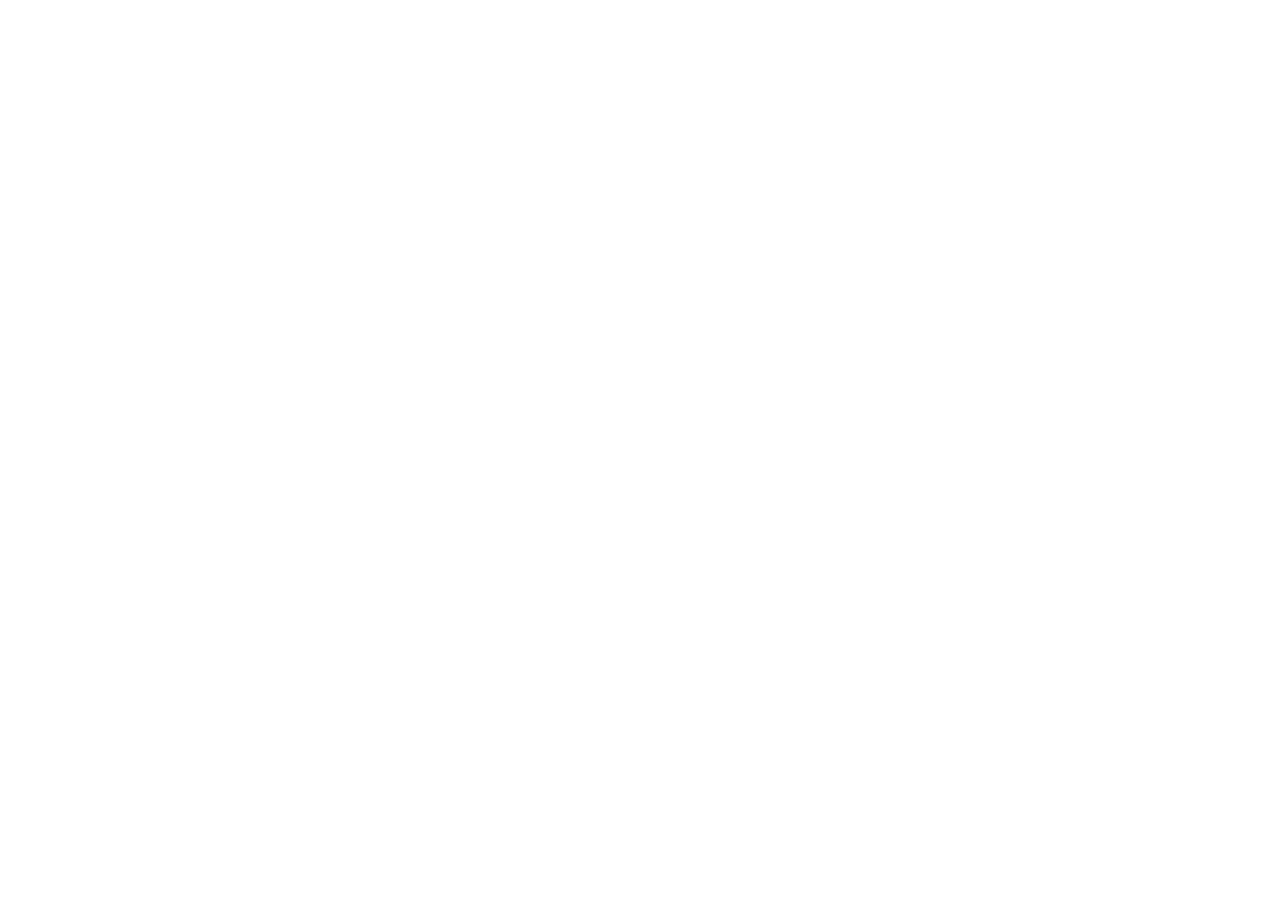
==== index.html @ 913b861d "1" ====
<!doctype html>
<html lang="en">
  <head>
    <meta charset="UTF-8" />
    <meta name="viewport" content="width=device-width, initial-scale=1.0" />
    <title>Portfolio</title>
    <link rel="stylesheet" href="stylesheets/style.css" />
    <script defer src="javascripts/scripts.js"></script>
  </head>
  <body></body>
</html>
---- stylesheets/style.css ----
@import "reset.css";
@import "font.css";
@import "layout.css";
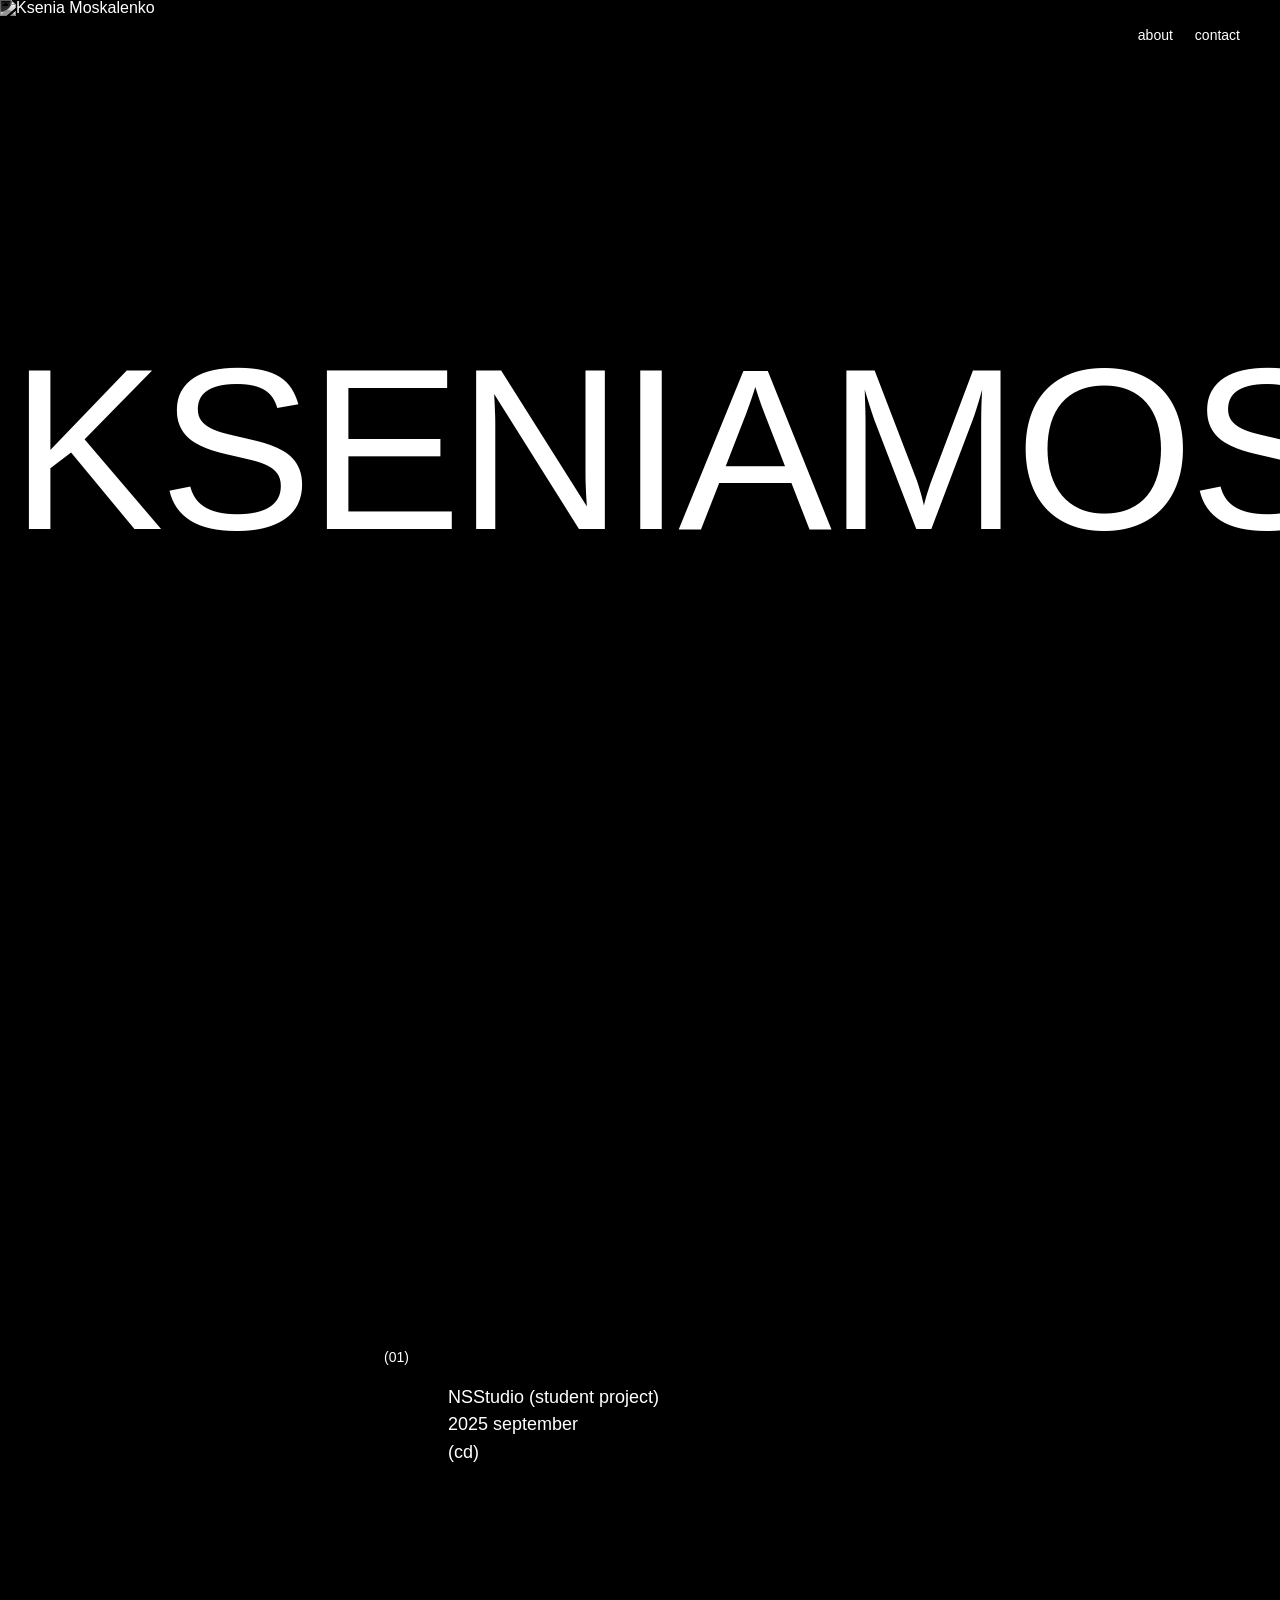
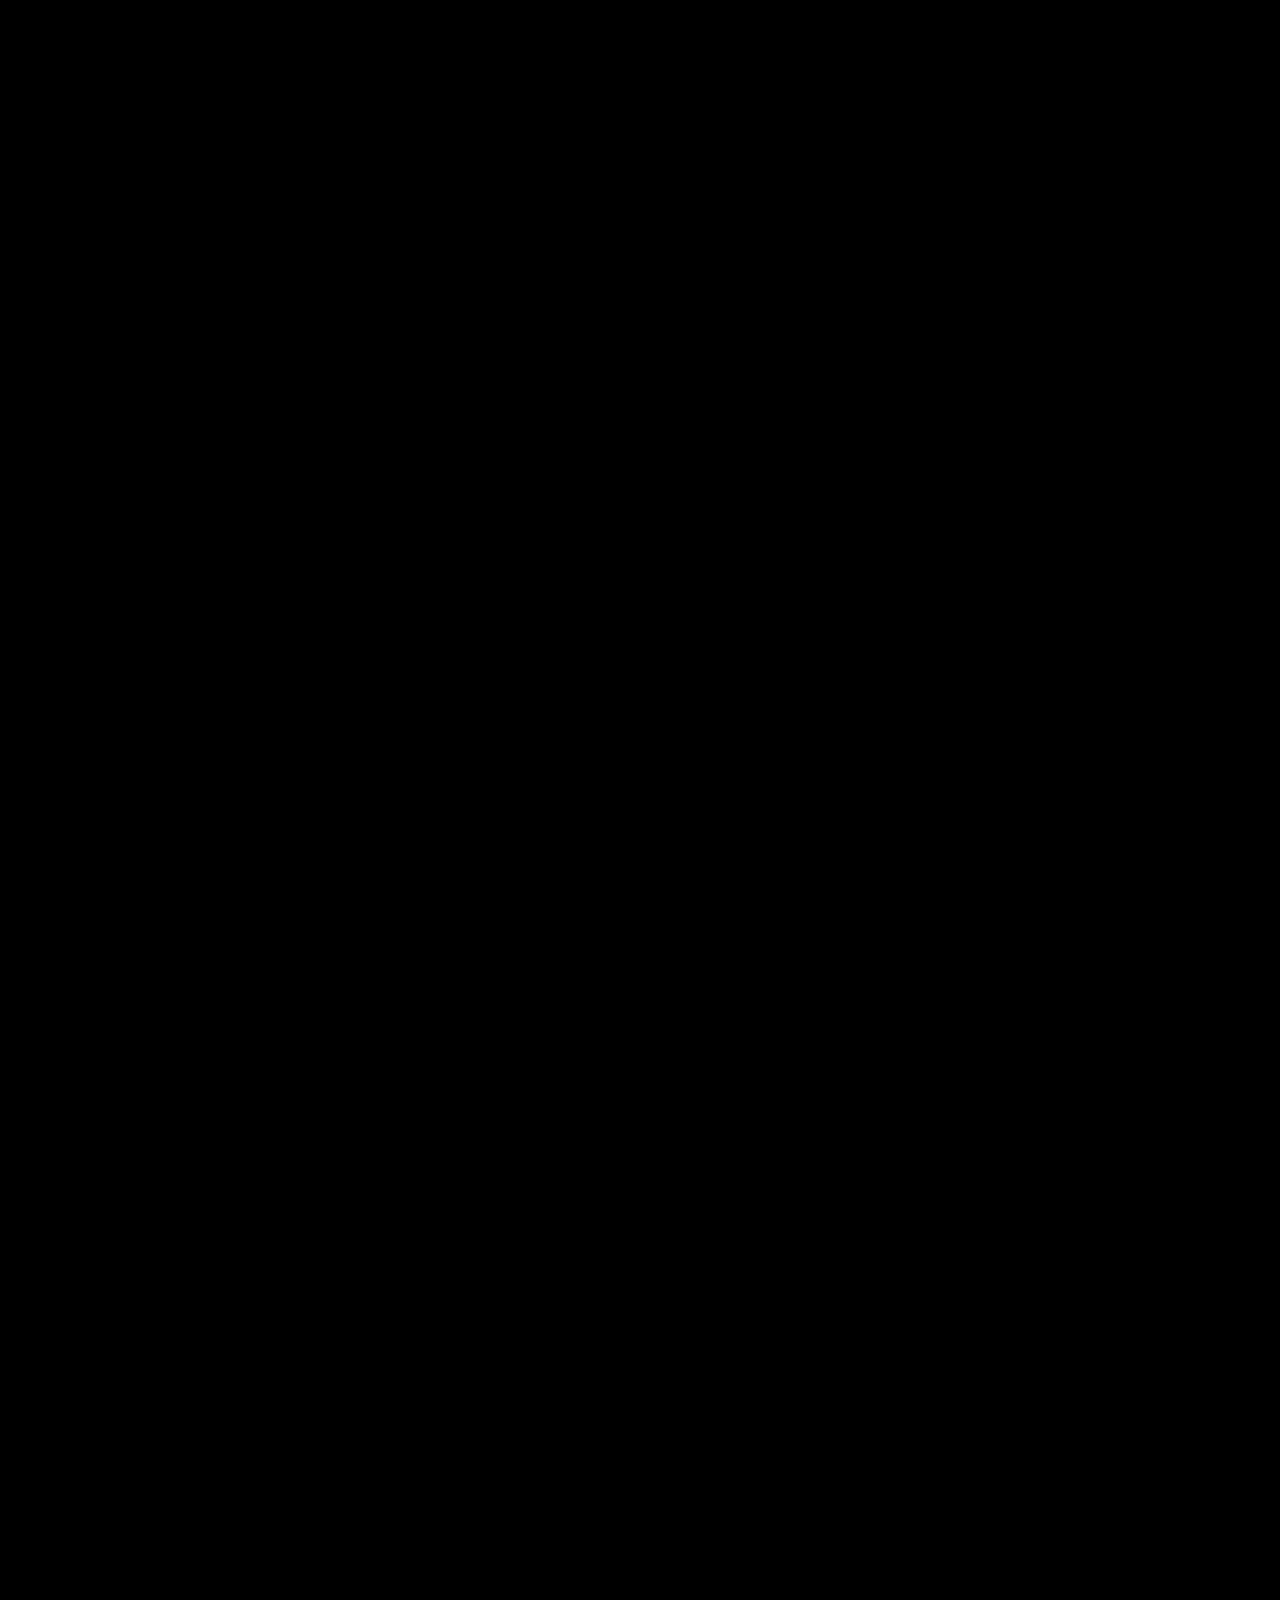
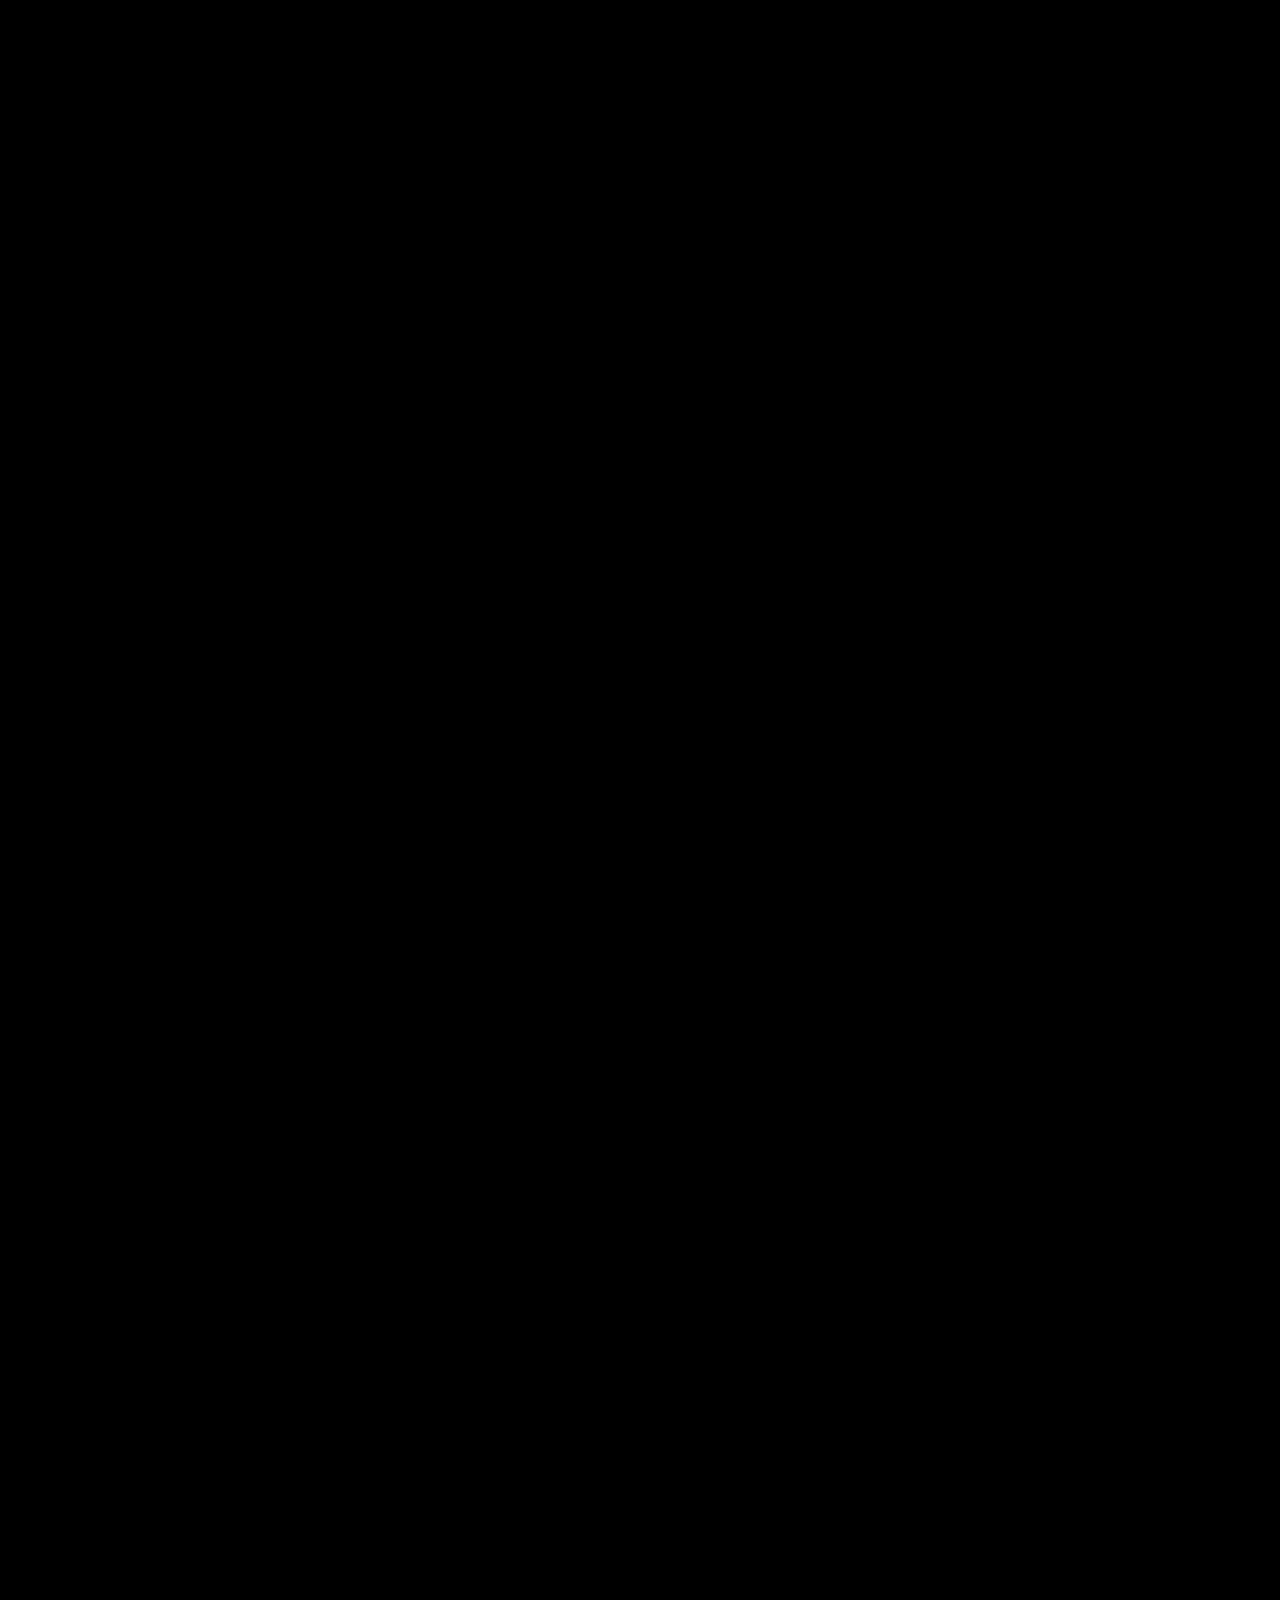
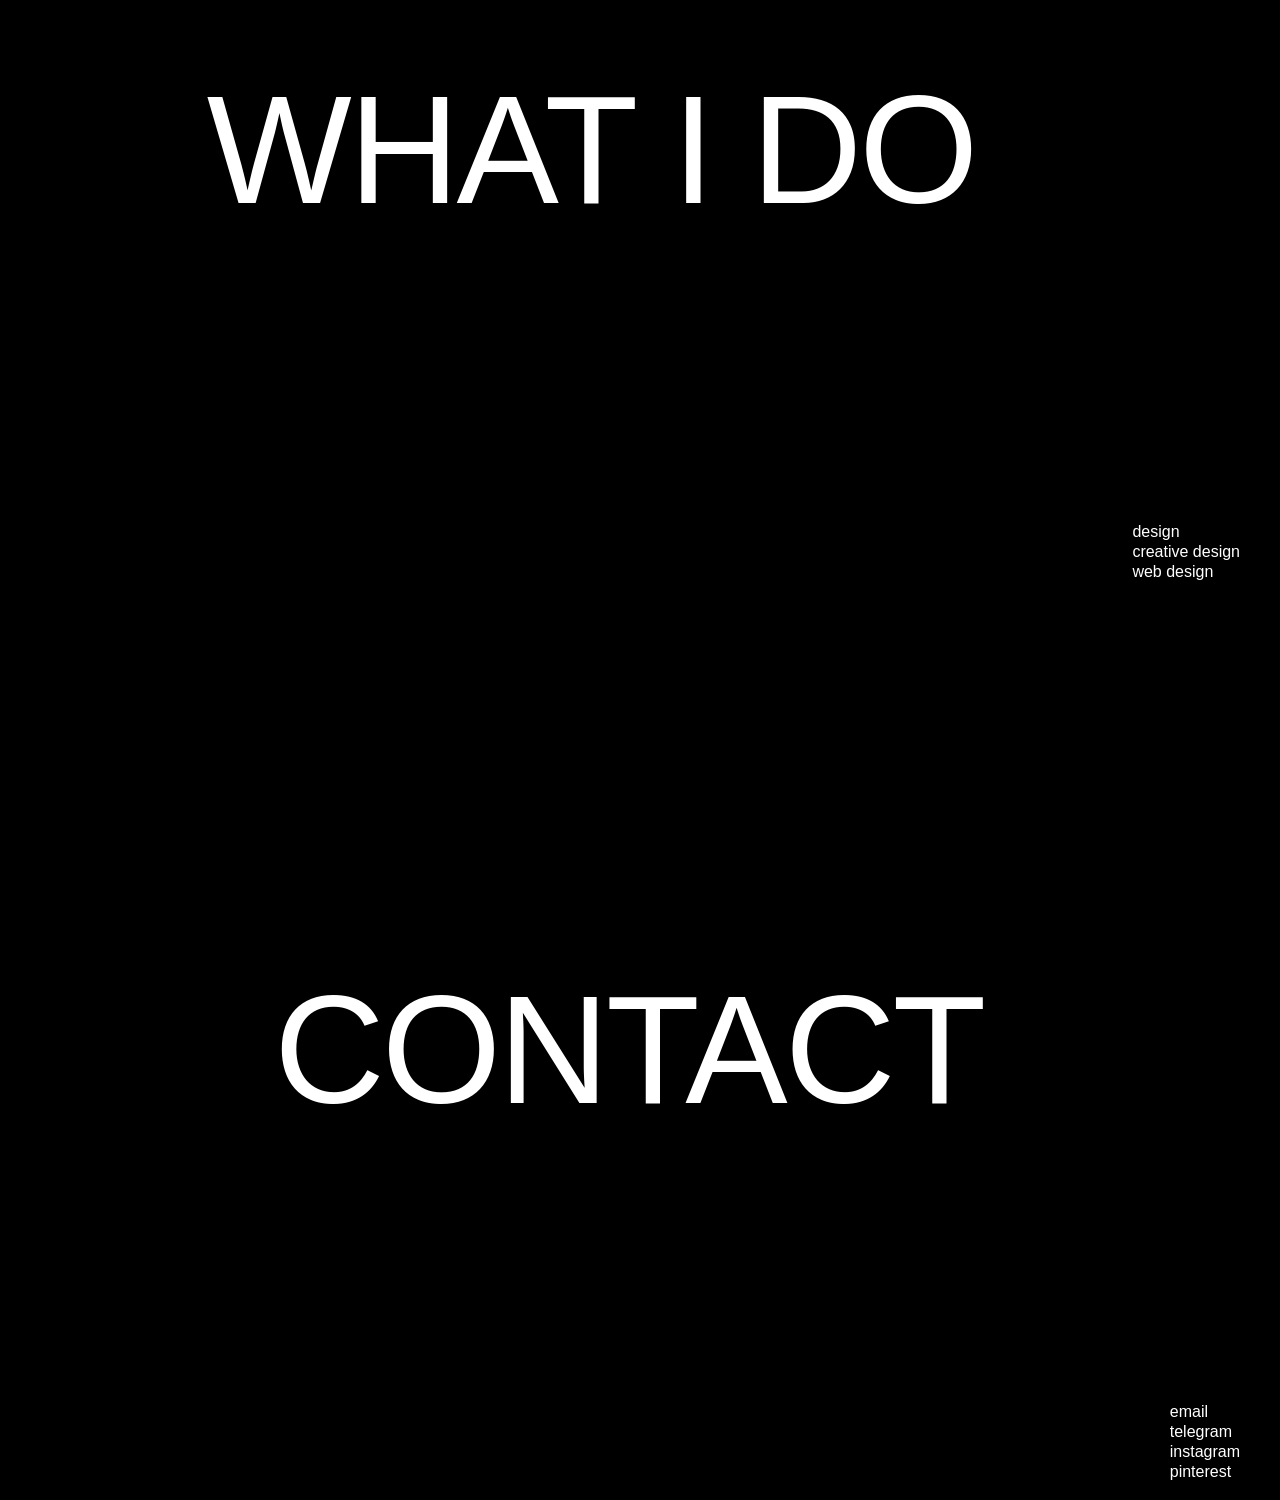
==== commit 1b525231: "2" ====
--- a/index.html
+++ b/index.html
@@ -7,5 +7,162 @@
     <link rel="stylesheet" href="stylesheets/style.css" />
     <script defer src="javascripts/scripts.js"></script>
   </head>
-  <body></body>
+  <body>
+    <!-- Кастомный курсор -->
+    <div class="cursor" id="cursor"></div>
+
+    <!-- Навигация -->
+    <header class="nav">
+      <a href="#about" class="nav-link" data-scramble>about</a>
+      <a href="#contact" class="nav-link" data-scramble>contact</a>
+    </header>
+
+    <!-- HERO -->
+    <section class="hero">
+      <div class="hero-image">
+        <img src="hero.jpg" alt="Ksenia Moskalenko" />
+      </div>
+
+      <h1 class="hero-title">
+        <span class="title-part">KSENIA</span>
+        <span class="title-part">MOSKALENKO</span>
+      </h1>
+    </section>
+
+    <!-- STICKY секция с проектами -->
+    <section class="projects" id="work">
+      <div class="projects-sticky">
+        <div class="project-list" id="projectList">
+          <!-- 01 -->
+          <div class="project" data-index="1">
+            <span class="project-num">(01)</span>
+            <a
+              href="#"
+              class="project-link"
+              data-scramble
+              data-image="img1.jpg"
+            >
+              <span class="project-name">NSStudio (student project)</span>
+              <span class="project-date">2025 september</span>
+              <span class="project-type">(cd)</span>
+            </a>
+          </div>
+          <!-- 02 -->
+          <div class="project" data-index="2">
+            <span class="project-num">(02)</span>
+            <a
+              href="#"
+              class="project-link"
+              data-scramble
+              data-image="img2.jpg"
+            >
+              <span class="project-name"
+                >NeuroSaund Capsule (student project)</span
+              >
+              <span class="project-date">2025 december</span>
+              <span class="project-type">(cd)</span>
+            </a>
+          </div>
+          <!-- 03 -->
+          <div class="project" data-index="3">
+            <span class="project-num">(03)</span>
+            <a
+              href="#"
+              class="project-link"
+              data-scramble
+              data-image="img3.jpg"
+            >
+              <span class="project-name">«NeuroSound» (student project)</span>
+              <span class="project-date">2025 december</span>
+              <span class="project-type">(web poster)</span>
+            </a>
+          </div>
+          <!-- 04 -->
+          <div class="project" data-index="4">
+            <span class="project-num">(04)</span>
+            <a
+              href="#"
+              class="project-link"
+              data-scramble
+              data-image="img4.jpg"
+            >
+              <span class="project-name">Project name four</span>
+              <span class="project-date">2026 january</span>
+              <span class="project-type">(cd)</span>
+            </a>
+          </div>
+          <!-- 05 -->
+          <div class="project" data-index="5">
+            <span class="project-num">(05)</span>
+            <a
+              href="#"
+              class="project-link"
+              data-scramble
+              data-image="img5.jpg"
+            >
+              <span class="project-name">Project name five</span>
+              <span class="project-date">2026 february</span>
+              <span class="project-type">(web poster)</span>
+            </a>
+          </div>
+          <!-- 06 -->
+          <div class="project" data-index="6">
+            <span class="project-num">(06)</span>
+            <a
+              href="#"
+              class="project-link"
+              data-scramble
+              data-image="img6.jpg"
+            >
+              <span class="project-name">Project name six</span>
+              <span class="project-date">2026 march</span>
+              <span class="project-type">(cd)</span>
+            </a>
+          </div>
+          <!-- 07 -->
+          <div class="project" data-index="7">
+            <span class="project-num">(07)</span>
+            <a
+              href="#"
+              class="project-link"
+              data-scramble
+              data-image="img7.jpg"
+            >
+              <span class="project-name">Project name seven</span>
+              <span class="project-date">2026 april</span>
+              <span class="project-type">(web poster)</span>
+            </a>
+          </div>
+        </div>
+      </div>
+    </section>
+
+    <!-- WHAT I DO -->
+    <section class="what-i-do">
+      <h2 class="big-heading" data-scramble>WHAT I DO</h2>
+      <div class="side-list">
+        <span data-scramble>design</span>
+        <span data-scramble>creative design</span>
+        <span data-scramble>web design</span>
+      </div>
+    </section>
+
+    <!-- CONTACT -->
+    <section class="contact" id="contact">
+      <h2 class="big-heading" data-scramble>CONTACT</h2>
+      <div class="side-list">
+        <a href="mailto:email@example.com" data-scramble>email</a>
+        <a href="#" data-scramble>telegram</a>
+        <a href="#" data-scramble>instagram</a>
+        <a href="#" data-scramble>pinterest</a>
+      </div>
+    </section>
+
+    <!-- Плавающая картинка при наведении на ссылку-проект -->
+    <div class="hover-image" id="hoverImage">
+      <div class="hover-image-inner"></div>
+    </div>
+
+    <script src="script.js"></script>
+  </body>
 </html>
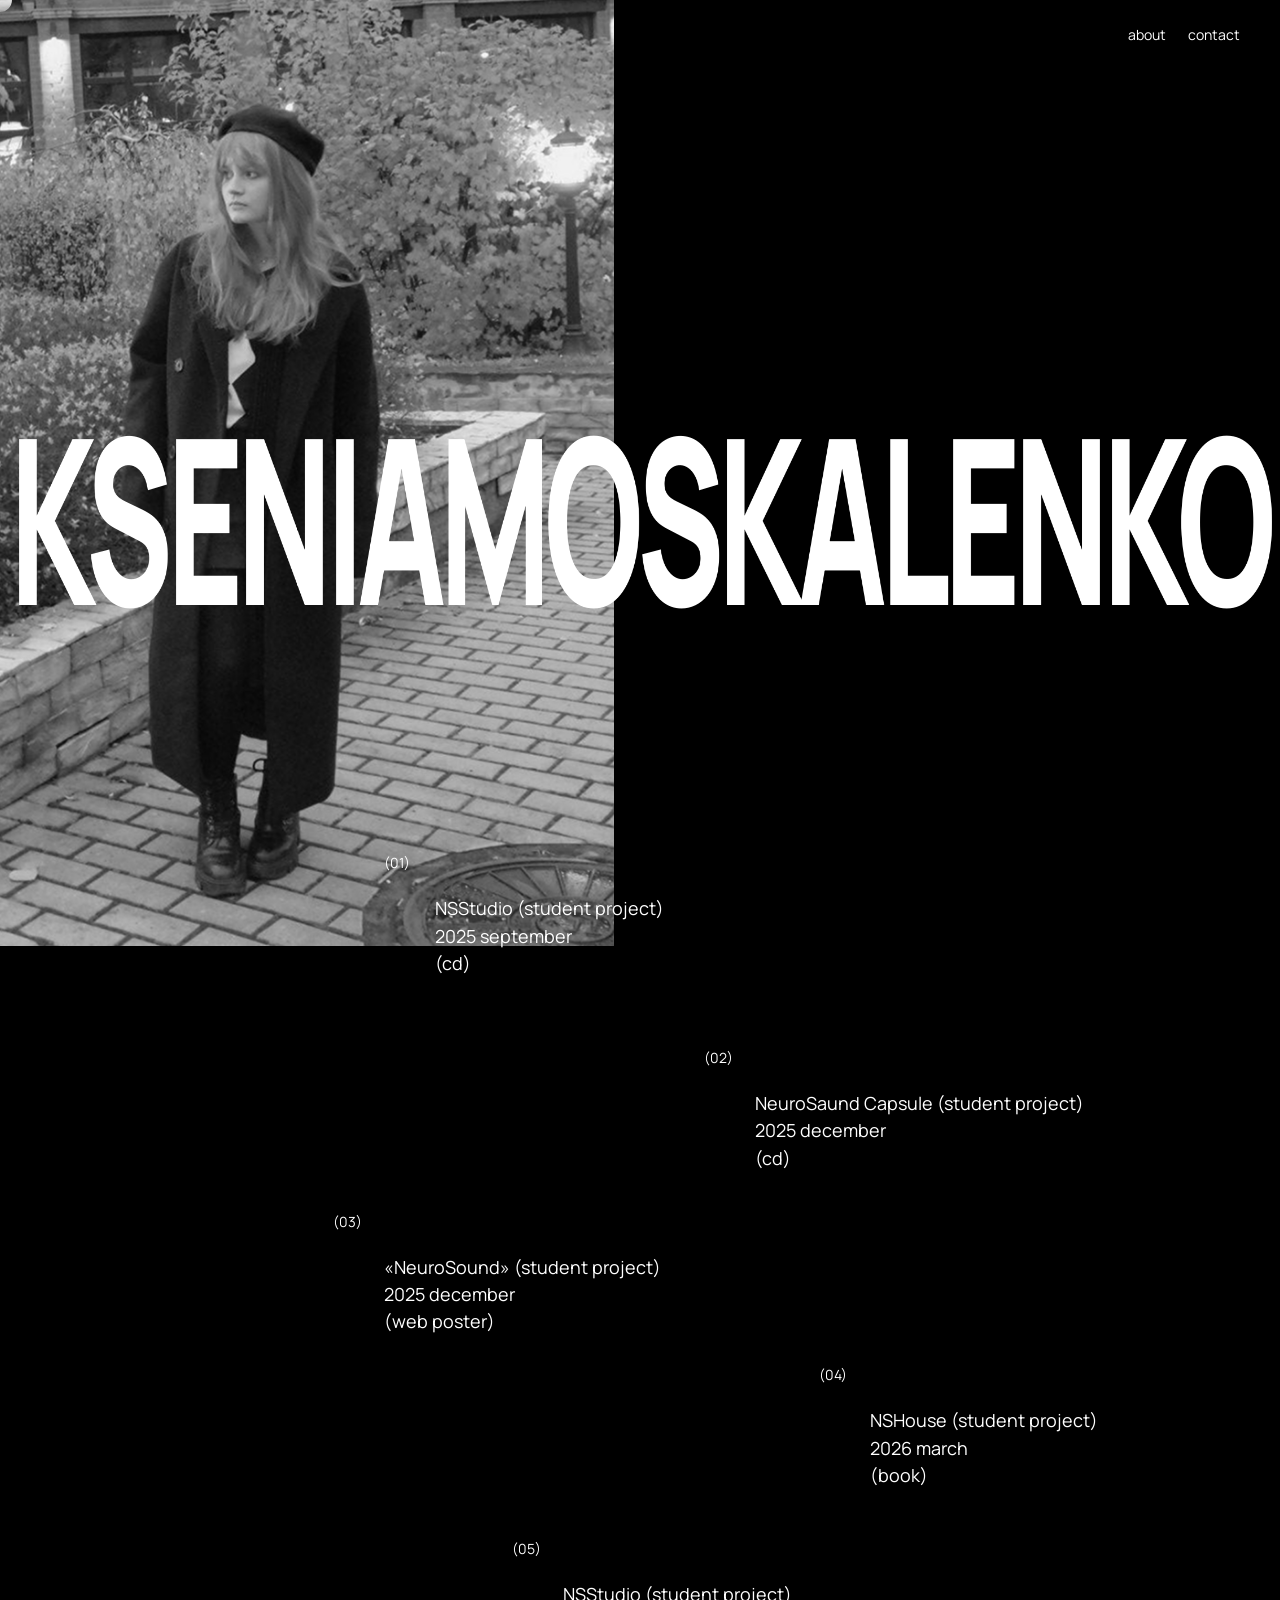
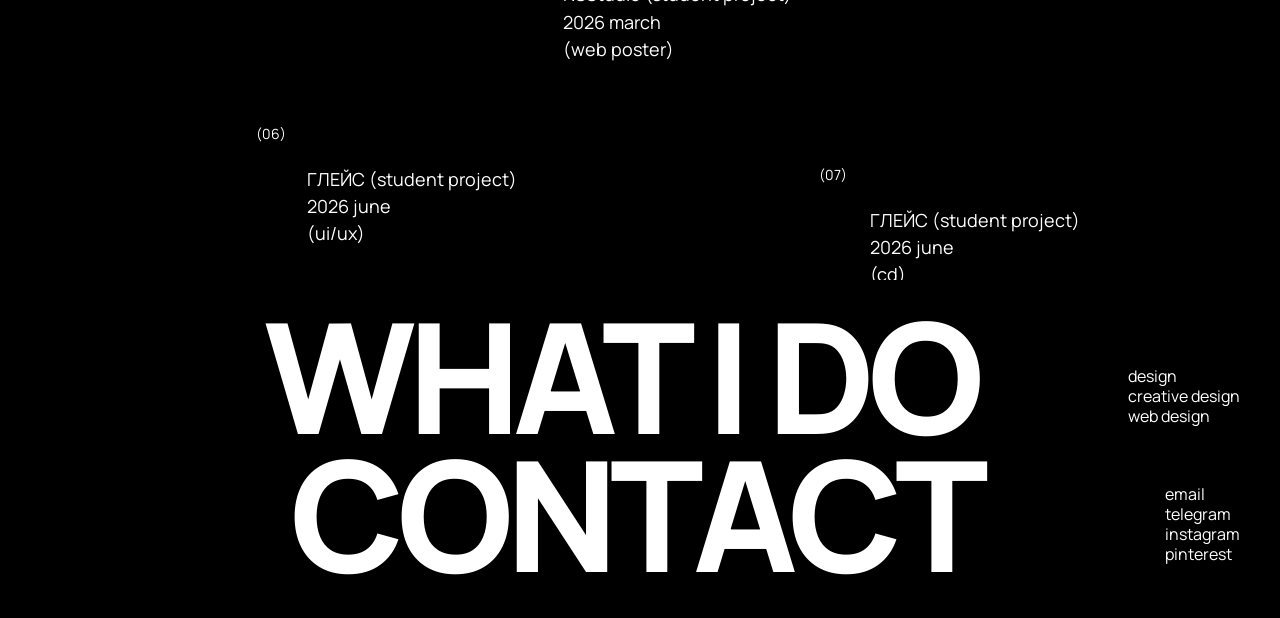
==== commit 4ad1bab0: "2" ====
--- a/index.html
+++ b/index.html
@@ -4,6 +4,12 @@
     <meta charset="UTF-8" />
     <meta name="viewport" content="width=device-width, initial-scale=1.0" />
     <title>Portfolio</title>
+    <link rel="preconnect" href="https://fonts.googleapis.com" />
+    <link rel="preconnect" href="https://fonts.gstatic.com" crossorigin />
+    <link
+      rel="stylesheet"
+      href="https://fonts.googleapis.com/css2?family=Manrope:wght@200..800&display=swap"
+    />
     <link rel="stylesheet" href="stylesheets/style.css" />
     <script defer src="javascripts/scripts.js"></script>
   </head>
@@ -20,7 +26,7 @@
     <!-- HERO -->
     <section class="hero">
       <div class="hero-image">
-        <img src="hero.jpg" alt="Ksenia Moskalenko" />
+        <img src="images/hero.jpg" alt="Ksenia Moskalenko" />
       </div>
 
       <h1 class="hero-title">
@@ -86,9 +92,9 @@
               data-scramble
               data-image="img4.jpg"
             >
-              <span class="project-name">Project name four</span>
-              <span class="project-date">2026 january</span>
-              <span class="project-type">(cd)</span>
+              <span class="project-name">NSHouse (student project) </span>
+              <span class="project-date">2026 march</span>
+              <span class="project-type">(book)</span>
             </a>
           </div>
           <!-- 05 -->
@@ -100,8 +106,8 @@
               data-scramble
               data-image="img5.jpg"
             >
-              <span class="project-name">Project name five</span>
-              <span class="project-date">2026 february</span>
+              <span class="project-name">NSStudio (student project) </span>
+              <span class="project-date">2026 march</span>
               <span class="project-type">(web poster)</span>
             </a>
           </div>
@@ -114,9 +120,9 @@
               data-scramble
               data-image="img6.jpg"
             >
-              <span class="project-name">Project name six</span>
-              <span class="project-date">2026 march</span>
-              <span class="project-type">(cd)</span>
+              <span class="project-name">ГЛЕЙС (student project) </span>
+              <span class="project-date">2026 june</span>
+              <span class="project-type">(ui/ux)</span>
             </a>
           </div>
           <!-- 07 -->
@@ -128,9 +134,9 @@
               data-scramble
               data-image="img7.jpg"
             >
-              <span class="project-name">Project name seven</span>
-              <span class="project-date">2026 april</span>
-              <span class="project-type">(web poster)</span>
+              <span class="project-name">ГЛЕЙС (student project) </span>
+              <span class="project-date">2026 june</span>
+              <span class="project-type">(cd)</span>
             </a>
           </div>
         </div>
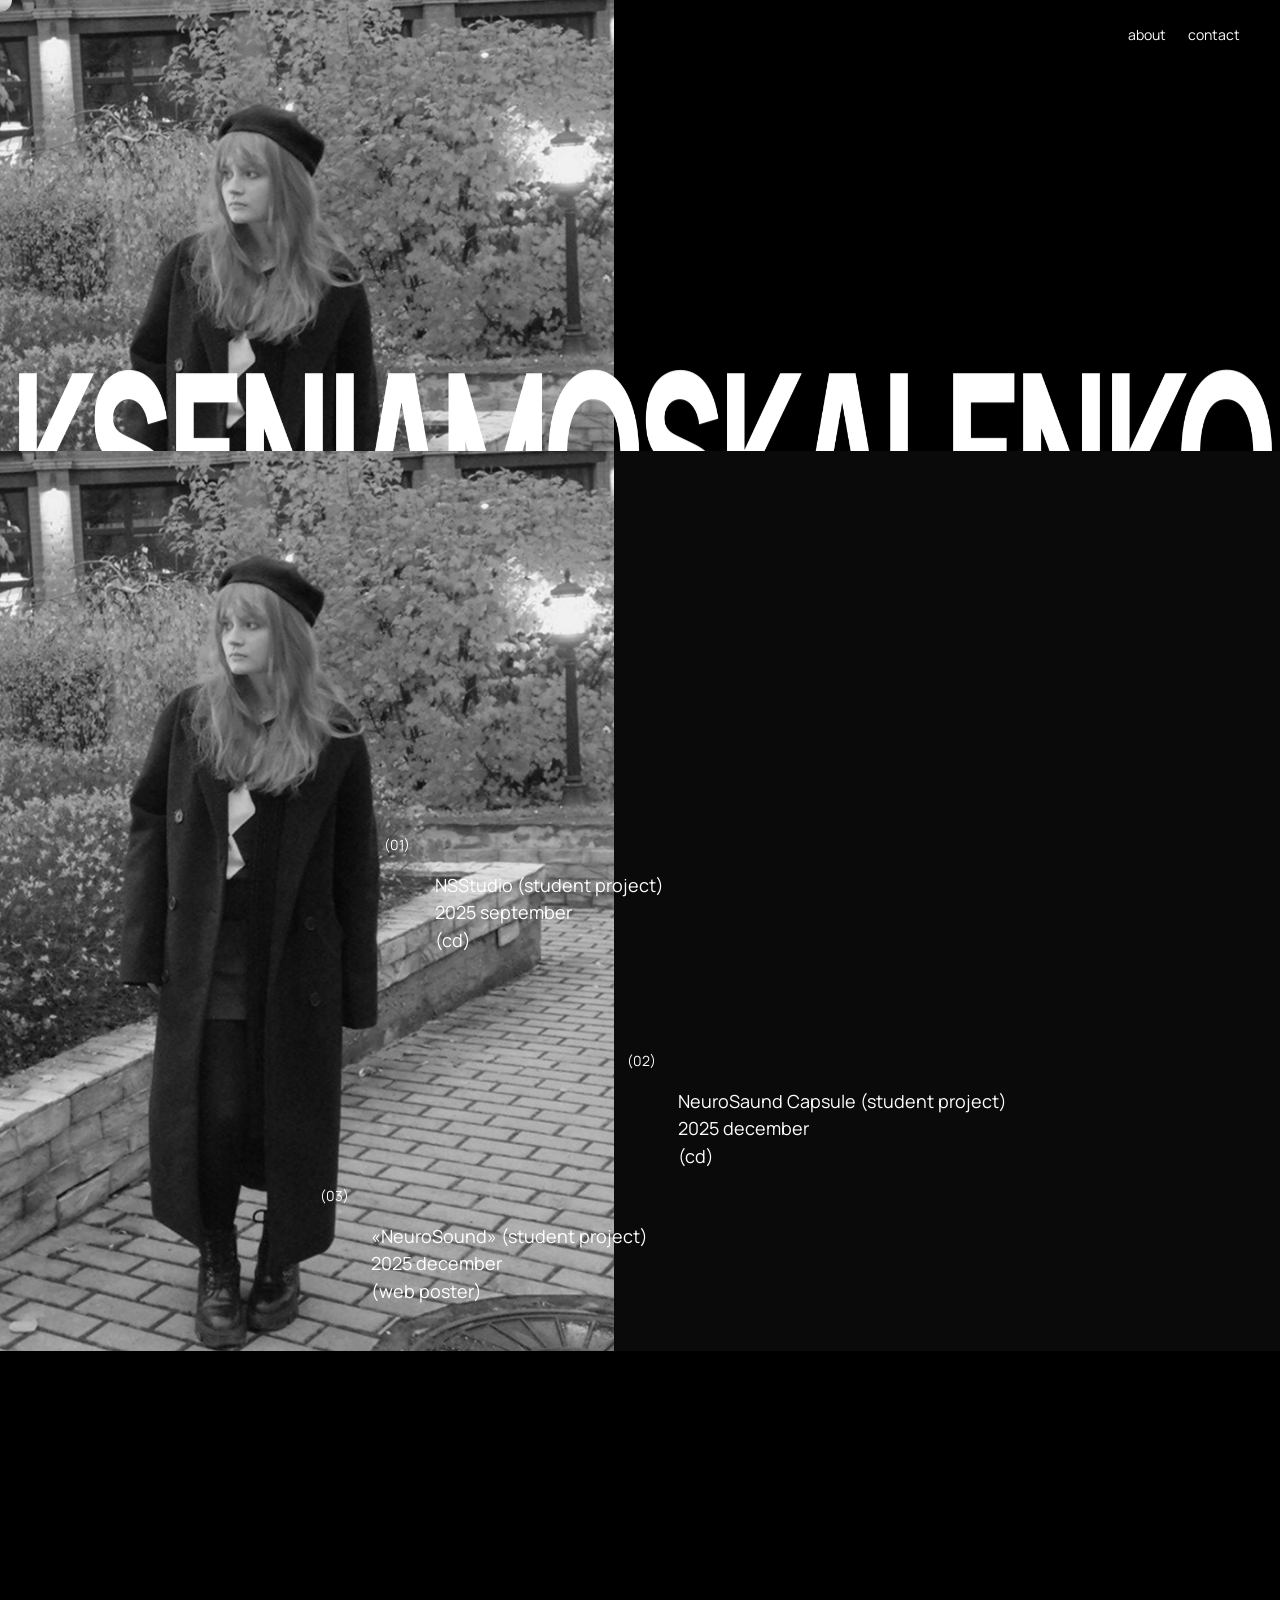
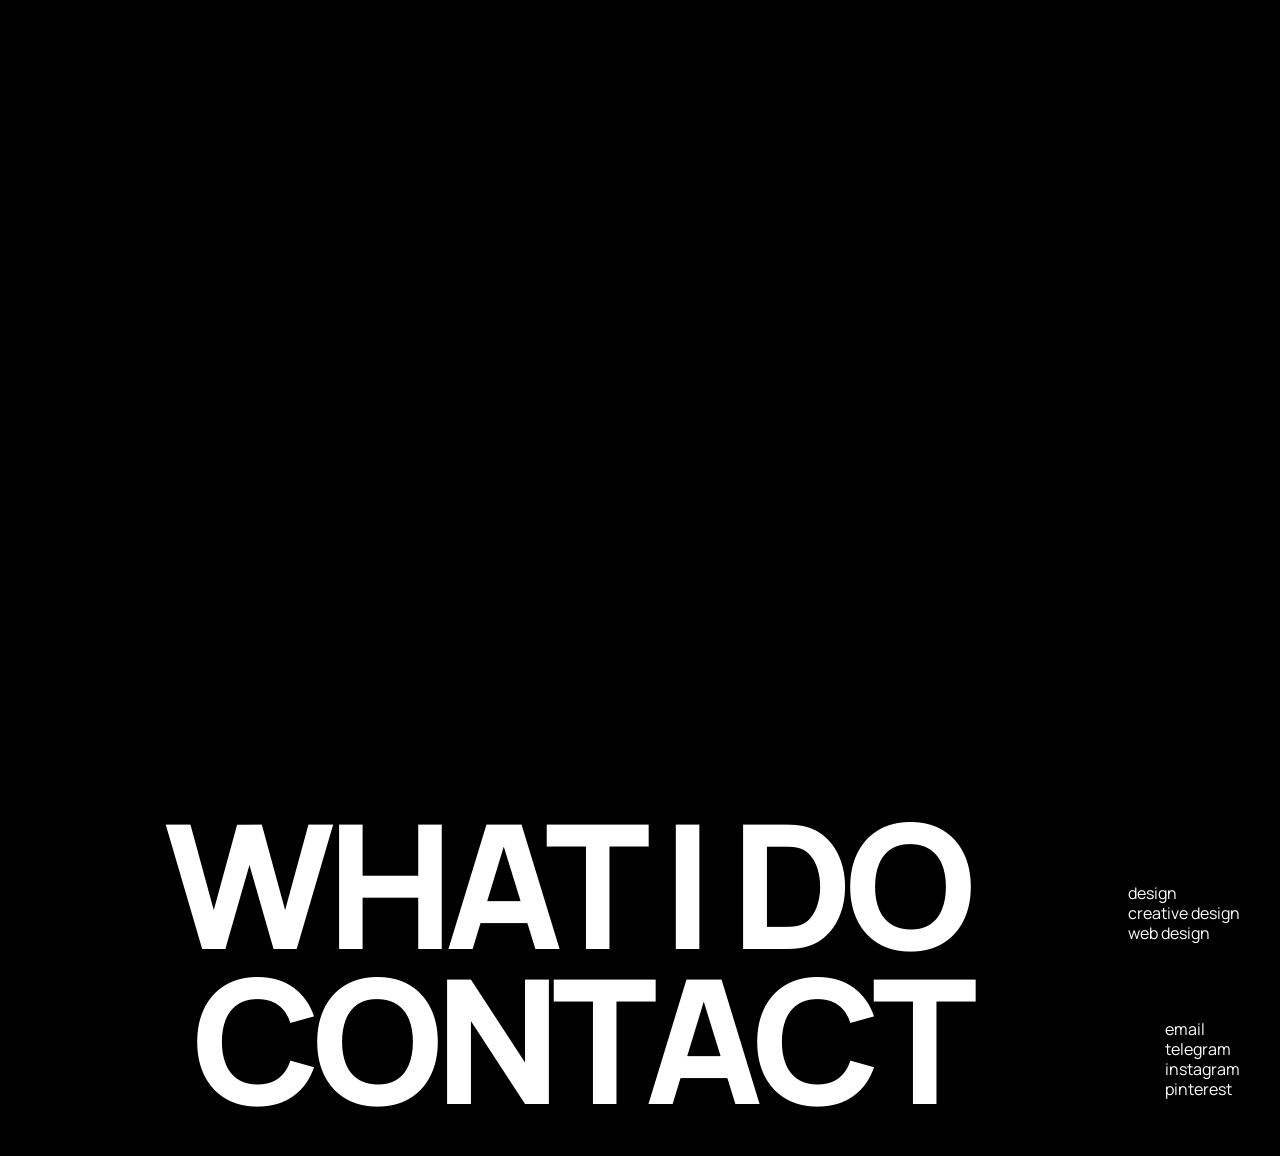
==== commit 2d3a1679: "Link About navigation to dedicated page" ====
--- a/index.html
+++ b/index.html
@@ -19,7 +19,7 @@
 
     <!-- Навигация -->
     <header class="nav">
-      <a href="#about" class="nav-link" data-scramble>about</a>
+      <a href="about.html" class="nav-link" data-scramble>about</a>
       <a href="#contact" class="nav-link" data-scramble>contact</a>
     </header>
 
